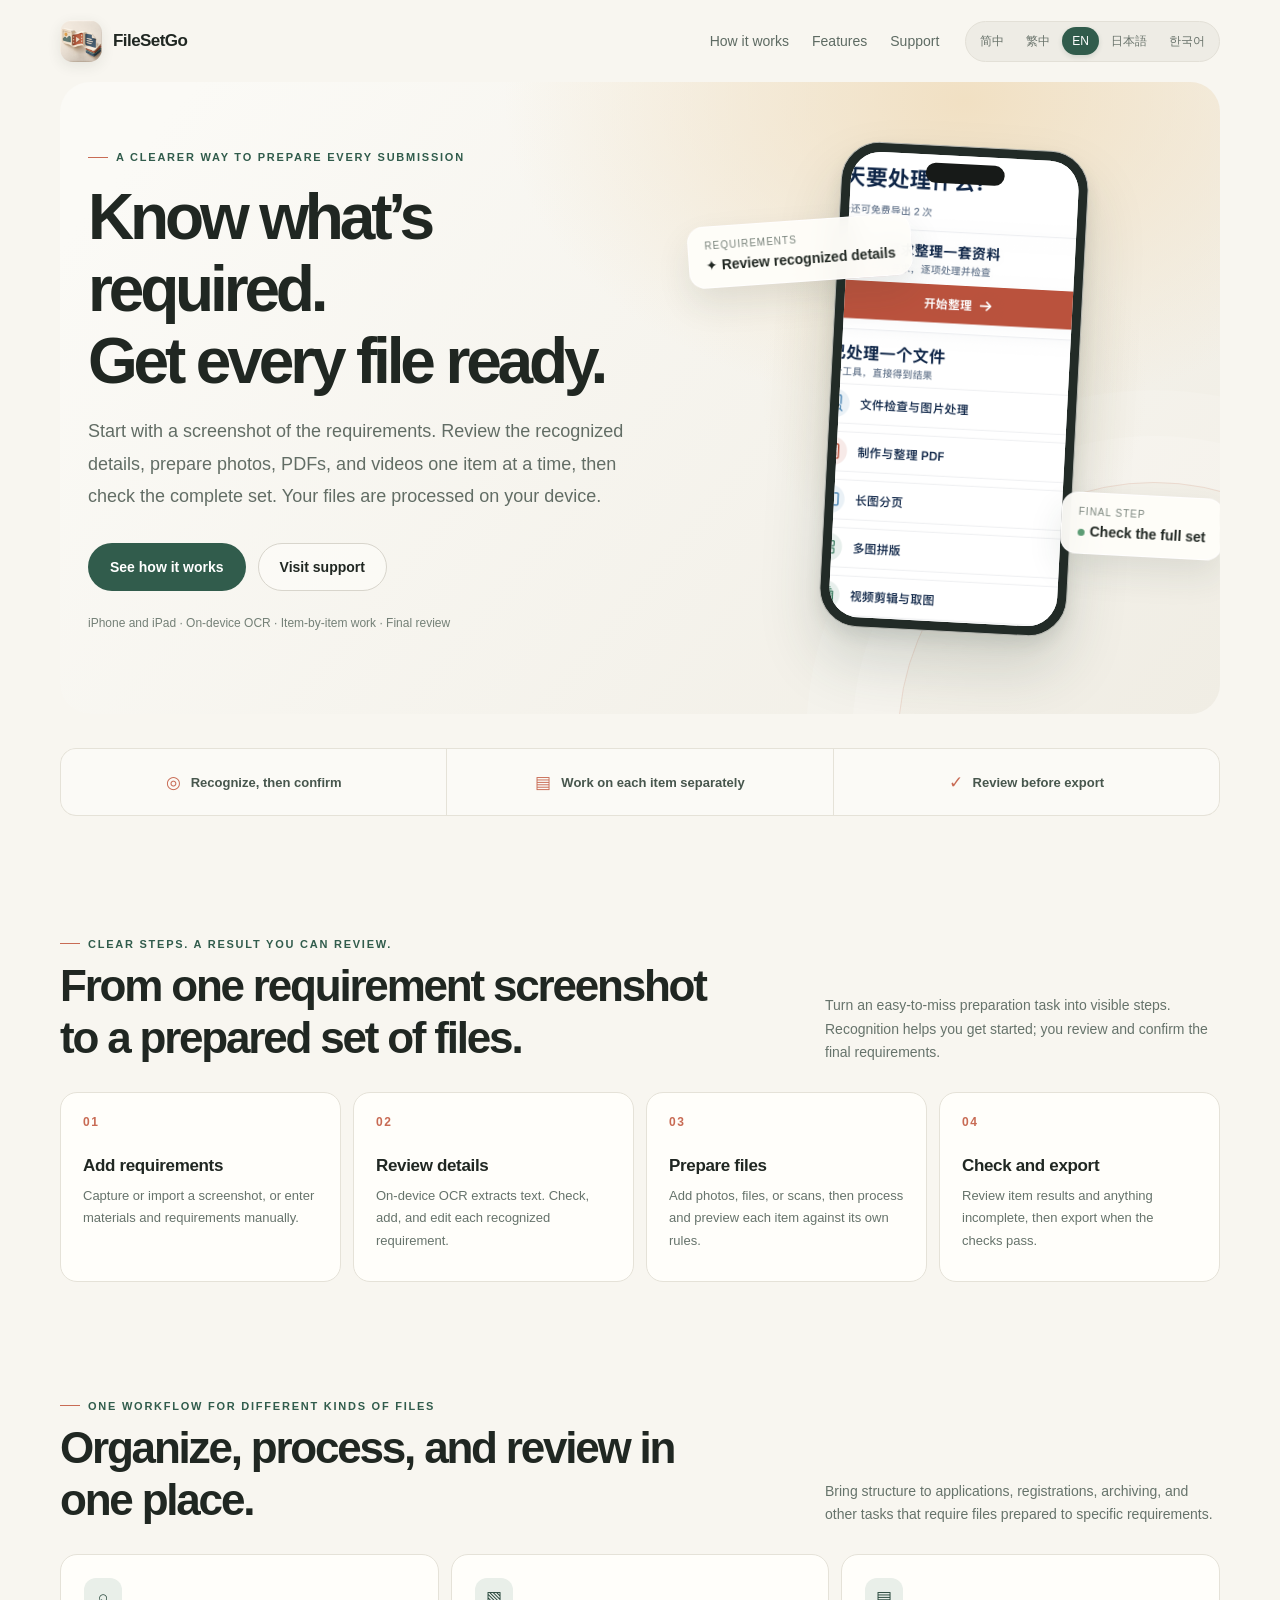
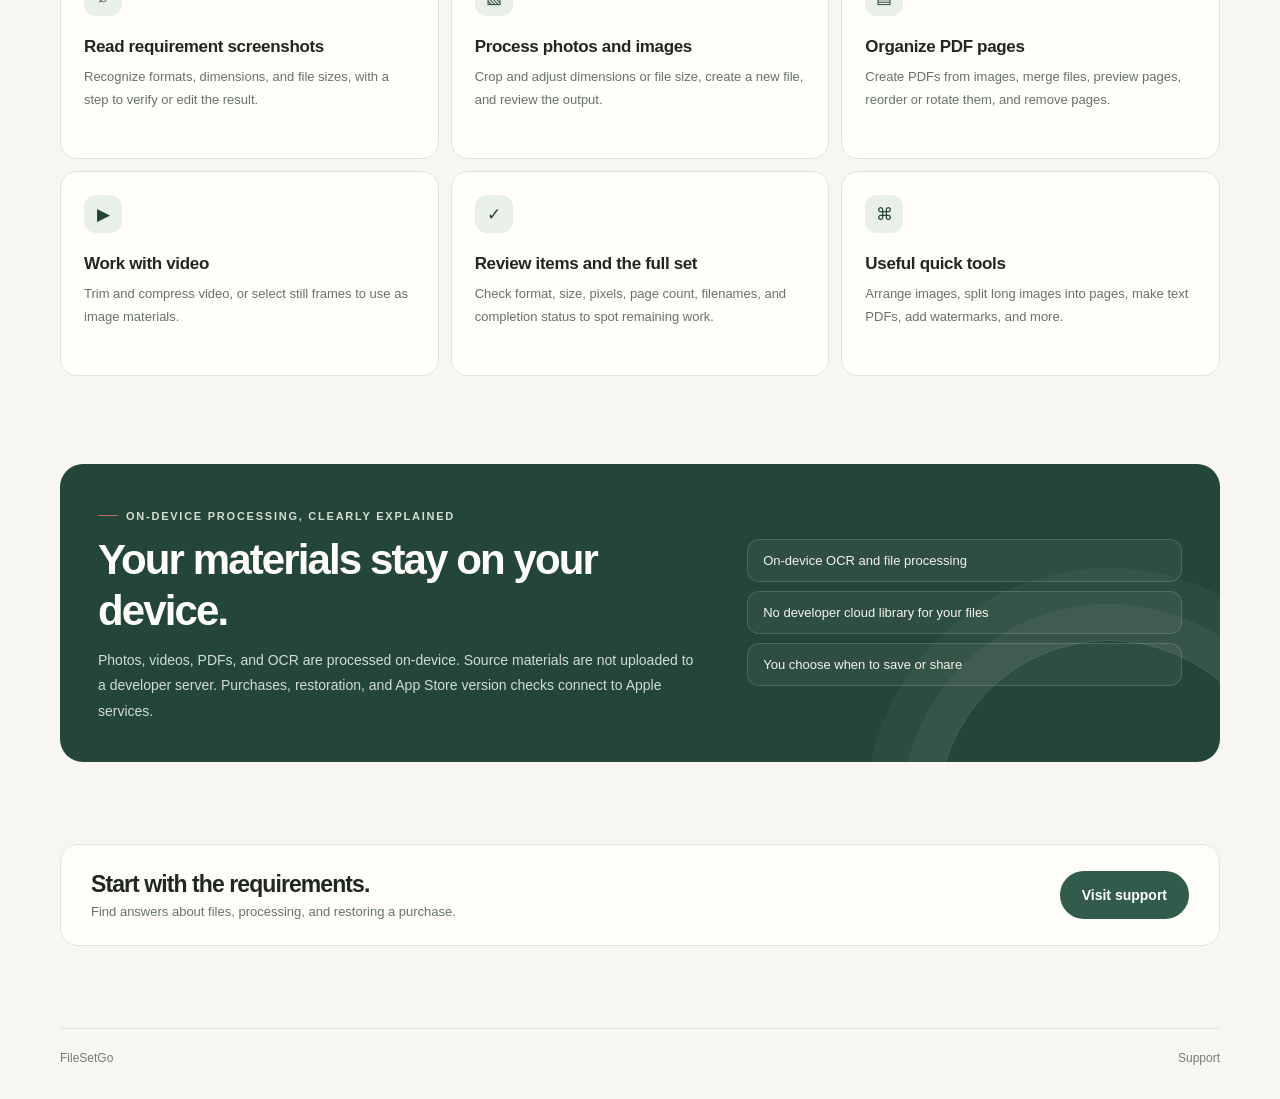
==== index.html @ eb893de4 "Add files via upload" ====
<!doctype html>
<html lang="zh-Hans">
<head>
  <meta charset="utf-8">
  <meta name="viewport" content="width=device-width, initial-scale=1">
  <meta name="theme-color" content="#f8f6f0">
  <meta name="description" id="meta-description" content="从要求截图开始，逐项整理照片、PDF 和视频，最后检查整套材料。识别与处理在设备本地完成。">
  <link rel="icon" type="image/png" href="./assets/app-icon.png">
  <link rel="stylesheet" href="./assets/site.css">
  <link rel="alternate" hreflang="zh-Hans" href="?lang=zh-Hans">
  <link rel="alternate" hreflang="zh-Hant-HK" href="?lang=zh-Hant-HK">
  <link rel="alternate" hreflang="en" href="?lang=en">
  <link rel="alternate" hreflang="ja" href="?lang=ja">
  <link rel="alternate" hreflang="ko" href="?lang=ko">
  <title>资料整整好 · FileSetGo — 先看要求，再整理材料</title>
</head>
<body>
<div class="wrap">
  <header class="site-header">
    <a class="brand" href="./index.html" aria-label="FileSetGo home">
      <img src="./assets/app-icon.png" alt="">
      <span class="brand-name" data-copy="brand">资料整整好 · FileSetGo</span>
    </a>
    <div class="header-actions">
      <nav class="main-nav" aria-label="Main navigation">
        <a href="#workflow" data-copy="navWorkflow">工作流程</a>
        <a href="#features" data-copy="navFeatures">功能</a>
        <a href="./support.html" data-copy="navSupport">技术支持</a>
      </nav>
      <div class="language-picker" aria-label="Select language">
        <button type="button" data-lang="zh-Hans" aria-current="true">简中</button>
        <button type="button" data-lang="zh-Hant-HK">繁中</button>
        <button type="button" data-lang="en">EN</button>
        <button type="button" data-lang="ja">日本語</button>
        <button type="button" data-lang="ko">한국어</button>
      </div>
    </div>
  </header>
</div>

<main class="wrap">
  <section class="hero">
    <div class="hero-grid">
      <div class="hero-copy">
        <span class="eyebrow" data-copy="eyebrow">为每一次提交，理清材料</span>
        <h1 data-copy="heroTitle">先看清要求，<br>再把材料准备好。</h1>
        <p data-copy="heroBody">从要求截图开始，识别并核对条件；再逐项整理照片、PDF 与视频，最后检查整套材料。每一步都有据可查，文件留在你的设备上处理。</p>
        <div class="actions">
          <a class="button button-primary" href="#workflow" data-copy="heroPrimary">看看怎么使用</a>
          <a class="button button-quiet" href="./support.html" data-copy="heroSecondary">查看常见问题</a>
        </div>
        <p class="hero-note" data-copy="heroNote">iPhone 与 iPad · 本机 OCR · 按项处理 · 导出前复核</p>
      </div>
      <div class="visual" aria-label="FileSetGo app preview">
        <div class="visual-glow"></div>
        <div class="float-card float-one"><span class="float-label" data-copy="floatOneLabel">要求截图</span><strong>✦ <span data-copy="floatOne">识别结果可核对</span></strong></div>
        <div class="phone">
          <div class="phone-island"></div>
        <div class="phone-screen"><img src="./assets/app-home.png" alt="资料整整好 App 首页真实画面"></div>
        </div>
        <div class="float-card float-two"><span class="float-label" data-copy="floatTwoLabel">最后一步</span><strong><span class="float-dot"></span><span data-copy="floatTwo">整套材料检查</span></strong></div>
      </div>
    </div>
  </section>

  <div class="trust-strip" aria-label="Product highlights">
    <div class="trust-item"><span>◎</span><span data-copy="trustOne">识别要求，再由你确认</span></div>
    <div class="trust-item"><span>▤</span><span data-copy="trustTwo">每份材料单独整理</span></div>
    <div class="trust-item"><span>✓</span><span data-copy="trustThree">导出前检查整套结果</span></div>
  </div>

  <section class="section" id="workflow">
    <div class="section-head">
      <div><span class="eyebrow" data-copy="workflowEyebrow">清楚的步骤，放心的结果</span><h2 data-copy="workflowTitle">从一张要求截图，到一套准备好的材料。</h2></div>
      <p data-copy="workflowBody">把容易遗漏的准备工作拆成看得见的步骤。识别只是起点，最终条件由你检查和确认。</p>
    </div>
    <div class="steps">
      <article class="step"><h3 data-copy="step1Title">导入要求</h3><p data-copy="step1Body">拍摄或选择要求截图，也可以手动输入材料和条件。</p></article>
      <article class="step"><h3 data-copy="step2Title">核对条件</h3><p data-copy="step2Body">本地 OCR 提取文字；逐条检查、补充和修改识别结果。</p></article>
      <article class="step"><h3 data-copy="step3Title">整理材料</h3><p data-copy="step3Body">添加照片、文件或扫描件，按每项材料的规则处理与预览。</p></article>
      <article class="step"><h3 data-copy="step4Title">检查并导出</h3><p data-copy="step4Body">查看未完成项目与逐项结果，核对通过后再导出。</p></article>
    </div>
  </section>

  <section class="section" id="features">
    <div class="section-head">
      <div><span class="eyebrow" data-copy="featuresEyebrow">一套流程，多种材料</span><h2 data-copy="featuresTitle">把整理、处理和复核放在同一个地方。</h2></div>
      <p data-copy="featuresBody">为证件申请、报名提交、资料归档等需要按要求准备文件的场景，建立有条理的工作流程。</p>
    </div>
    <div class="features">
      <article class="feature"><div class="feature-icon">⌕</div><h3 data-copy="feature1Title">要求截图识别</h3><p data-copy="feature1Body">识别格式、尺寸、大小等条件，保留人工确认和修改步骤。</p></article>
      <article class="feature"><div class="feature-icon">▧</div><h3 data-copy="feature2Title">照片与图片处理</h3><p data-copy="feature2Body">裁剪、调整尺寸与文件大小，生成新文件并复核输出结果。</p></article>
      <article class="feature"><div class="feature-icon">▤</div><h3 data-copy="feature3Title">PDF 页面整理</h3><p data-copy="feature3Body">从图片生成 PDF，合并文件，预览并调整页面顺序、方向或删除页面。</p></article>
      <article class="feature"><div class="feature-icon">▶</div><h3 data-copy="feature4Title">视频与画面</h3><p data-copy="feature4Body">裁剪和压缩视频，也可以从视频中选取静帧作为图片材料。</p></article>
      <article class="feature"><div class="feature-icon">✓</div><h3 data-copy="feature5Title">逐项与整套检查</h3><p data-copy="feature5Body">检查格式、大小、像素、页数、命名与完成状态，及时发现待处理项。</p></article>
      <article class="feature"><div class="feature-icon">⌘</div><h3 data-copy="feature6Title">常用快捷工具</h3><p data-copy="feature6Body">图片拼版、长图分页、文字转 PDF、加水印等工具，按需使用。</p></article>
    </div>
  </section>

  <section class="privacy-panel">
    <div><span class="eyebrow" data-copy="privacyEyebrow">本地处理，边界清楚</span><h2 data-copy="privacyTitle">你的材料留在设备上。</h2><p data-copy="privacyBody">照片、视频、PDF 与 OCR 处理在本机完成，原始材料不会上传到开发者服务器。购买、恢复购买和检查 App Store 版本时，应用会连接 Apple 服务。</p></div>
    <div class="privacy-facts">
      <div class="privacy-fact" data-copy="privacyFact1">本地 OCR 与文件处理</div>
      <div class="privacy-fact" data-copy="privacyFact2">不建立开发者云端材料库</div>
      <div class="privacy-fact" data-copy="privacyFact3">保存或分享由你主动选择</div>
    </div>
  </section>

  <section class="cta">
    <div><h2 data-copy="ctaTitle">准备材料时，先从要求开始。</h2><p data-copy="ctaBody">了解常见问题、文件处理方式与购买恢复说明。</p></div>
    <a class="button button-primary" href="./support.html" data-copy="ctaButton">前往技术支持</a>
  </section>
</main>

<div class="wrap"><footer class="footer"><span data-copy="footerBrand">资料整整好 · FileSetGo</span><div class="footer-links"><a href="./support.html" data-copy="navSupport">技术支持</a></div></footer></div>

<script type="application/json" id="translations">
{
  "zh-Hans":{"title":"资料整整好 · FileSetGo — 先看要求，再整理材料","description":"从要求截图开始，逐项整理照片、PDF 和视频，最后检查整套材料。识别与处理在设备本地完成。","brand":"资料整整好 · FileSetGo","navWorkflow":"工作流程","navFeatures":"功能","navSupport":"技术支持","eyebrow":"为每一次提交，理清材料","heroTitle":"先看清要求，\\n再把材料准备好。","heroBody":"从要求截图开始，识别并核对条件；再逐项整理照片、PDF 与视频，最后检查整套材料。每一步都有据可查，文件留在你的设备上处理。","heroPrimary":"看看怎么使用","heroSecondary":"查看常见问题","heroNote":"iPhone 与 iPad · 本机 OCR · 按项处理 · 导出前复核","floatOneLabel":"要求截图","floatOne":"识别结果可核对","floatTwoLabel":"最后一步","floatTwo":"整套材料检查","trustOne":"识别要求，再由你确认","trustTwo":"每份材料单独整理","trustThree":"导出前检查整套结果","workflowEyebrow":"清楚的步骤，放心的结果","workflowTitle":"从一张要求截图，到一套准备好的材料。","workflowBody":"把容易遗漏的准备工作拆成看得见的步骤。识别只是起点，最终条件由你检查和确认。","step1Title":"导入要求","step1Body":"拍摄或选择要求截图，也可以手动输入材料和条件。","step2Title":"核对条件","step2Body":"本地 OCR 提取文字；逐条检查、补充和修改识别结果。","step3Title":"整理材料","step3Body":"添加照片、文件或扫描件，按每项材料的规则处理与预览。","step4Title":"检查并导出","step4Body":"查看未完成项目与逐项结果，核对通过后再导出。","featuresEyebrow":"一套流程，多种材料","featuresTitle":"把整理、处理和复核放在同一个地方。","featuresBody":"为证件申请、报名提交、资料归档等需要按要求准备文件的场景，建立有条理的工作流程。","feature1Title":"要求截图识别","feature1Body":"识别格式、尺寸、大小等条件，保留人工确认和修改步骤。","feature2Title":"照片与图片处理","feature2Body":"裁剪、调整尺寸与文件大小，生成新文件并复核输出结果。","feature3Title":"PDF 页面整理","feature3Body":"从图片生成 PDF，合并文件，预览并调整页面顺序、方向或删除页面。","feature4Title":"视频与画面","feature4Body":"裁剪和压缩视频，也可以从视频中选取静帧作为图片材料。","feature5Title":"逐项与整套检查","feature5Body":"检查格式、大小、像素、页数、命名与完成状态，及时发现待处理项。","feature6Title":"常用快捷工具","feature6Body":"图片拼版、长图分页、文字转 PDF、加水印等工具，按需使用。","privacyEyebrow":"本地处理，边界清楚","privacyTitle":"你的材料留在设备上。","privacyBody":"照片、视频、PDF 与 OCR 处理在本机完成，原始材料不会上传到开发者服务器。购买、恢复购买和检查 App Store 版本时，应用会连接 Apple 服务。","privacyFact1":"本地 OCR 与文件处理","privacyFact2":"不建立开发者云端材料库","privacyFact3":"保存或分享由你主动选择","ctaTitle":"准备材料时，先从要求开始。","ctaBody":"了解常见问题、文件处理方式与购买恢复说明。","ctaButton":"前往技术支持","footerBrand":"资料整整好 · FileSetGo","privacyLink":"隐私政策"},
  "zh-Hant-HK":{"title":"資料整整好 · FileSetGo — 先看要求，再整理資料","description":"從要求截圖開始，逐項整理相片、PDF 和影片，最後檢查整套資料。辨識與處理均在裝置本機完成。","brand":"資料整整好 · FileSetGo","navWorkflow":"使用流程","navFeatures":"功能","navSupport":"技術支援","eyebrow":"為每次提交，理清資料","heroTitle":"先看清要求，\\n再準備好資料。","heroBody":"從要求截圖開始，辨識並核對條件；再逐項整理相片、PDF 與影片，最後檢查整套資料。每一步都有跡可尋，檔案會留在你的裝置上處理。","heroPrimary":"看看如何使用","heroSecondary":"查看常見問題","heroNote":"iPhone 與 iPad · 本機 OCR · 逐項處理 · 匯出前覆核","floatOneLabel":"要求截圖","floatOne":"辨識結果可供核對","floatTwoLabel":"最後一步","floatTwo":"檢查整套資料","trustOne":"辨識要求，由你確認","trustTwo":"每份資料獨立整理","trustThree":"匯出前檢查整套結果","workflowEyebrow":"步驟清晰，結果安心","workflowTitle":"由一張要求截圖，整理好整套資料。","workflowBody":"把容易遺漏的準備工作拆成看得見的步驟。辨識只是起點，最終條件由你檢查和確認。","step1Title":"匯入要求","step1Body":"拍攝或選取要求截圖，亦可手動輸入資料及條件。","step2Title":"核對條件","step2Body":"以本機 OCR 擷取文字；逐項檢查、補充及修改辨識結果。","step3Title":"整理資料","step3Body":"加入相片、檔案或掃描文件，按每項資料的規則處理及預覽。","step4Title":"檢查並匯出","step4Body":"查看未完成項目及逐項結果，核對通過後再匯出。","featuresEyebrow":"一套流程，多種資料","featuresTitle":"在同一處整理、處理和覆核。","featuresBody":"適用於證件申請、報名提交、資料存檔等需要按要求準備檔案的情境。","feature1Title":"辨識要求截圖","feature1Body":"辨識格式、尺寸、檔案大小等條件，並保留人工確認及修改步驟。","feature2Title":"相片與圖片處理","feature2Body":"裁剪及調整尺寸和檔案大小，建立新檔案並覆核輸出結果。","feature3Title":"整理 PDF 頁面","feature3Body":"以圖片建立 PDF、合併檔案、預覽並調整頁序和方向，亦可刪除頁面。","feature4Title":"影片與畫面","feature4Body":"裁剪及壓縮影片，亦可從影片擷取靜態畫面作為圖片資料。","feature5Title":"逐項及整套檢查","feature5Body":"檢查格式、大小、像素、頁數、命名及完成狀態，及早發現待處理項目。","feature6Title":"常用快捷工具","feature6Body":"圖片拼版、長圖分頁、文字轉 PDF、加上浮水印等工具，按需要使用。","privacyEyebrow":"本機處理，界線清晰","privacyTitle":"你的資料留在裝置上。","privacyBody":"相片、影片、PDF 及 OCR 均在裝置本機處理，原始資料不會上載至開發者伺服器。購買、恢復購買及檢查 App Store 版本時，App 會連接 Apple 服務。","privacyFact1":"本機 OCR 與檔案處理","privacyFact2":"不設開發者雲端資料庫","privacyFact3":"由你選擇儲存或分享","ctaTitle":"準備資料，先從要求開始。","ctaBody":"查看常見問題、檔案處理方式及恢復購買說明。","ctaButton":"前往技術支援","footerBrand":"資料整整好 · FileSetGo","privacyLink":"私隱政策"},
  "en":{"title":"FileSetGo — Get the requirements clear. Get your files ready.","description":"Start with a requirement screenshot, organize photos, PDFs, and videos item by item, then review the full set. Recognition and processing run on your device.","brand":"FileSetGo","navWorkflow":"How it works","navFeatures":"Features","navSupport":"Support","eyebrow":"A clearer way to prepare every submission","heroTitle":"Know what’s required.\\nGet every file ready.","heroBody":"Start with a screenshot of the requirements. Review the recognized details, prepare photos, PDFs, and videos one item at a time, then check the complete set. Your files are processed on your device.","heroPrimary":"See how it works","heroSecondary":"Visit support","heroNote":"iPhone and iPad · On-device OCR · Item-by-item work · Final review","floatOneLabel":"REQUIREMENTS","floatOne":"Review recognized details","floatTwoLabel":"FINAL STEP","floatTwo":"Check the full set","trustOne":"Recognize, then confirm","trustTwo":"Work on each item separately","trustThree":"Review before export","workflowEyebrow":"Clear steps. A result you can review.","workflowTitle":"From one requirement screenshot to a prepared set of files.","workflowBody":"Turn an easy-to-miss preparation task into visible steps. Recognition helps you get started; you review and confirm the final requirements.","step1Title":"Add requirements","step1Body":"Capture or import a screenshot, or enter materials and requirements manually.","step2Title":"Review details","step2Body":"On-device OCR extracts text. Check, add, and edit each recognized requirement.","step3Title":"Prepare files","step3Body":"Add photos, files, or scans, then process and preview each item against its own rules.","step4Title":"Check and export","step4Body":"Review item results and anything incomplete, then export when the checks pass.","featuresEyebrow":"One workflow for different kinds of files","featuresTitle":"Organize, process, and review in one place.","featuresBody":"Bring structure to applications, registrations, archiving, and other tasks that require files prepared to specific requirements.","feature1Title":"Read requirement screenshots","feature1Body":"Recognize formats, dimensions, and file sizes, with a step to verify or edit the result.","feature2Title":"Process photos and images","feature2Body":"Crop and adjust dimensions or file size, create a new file, and review the output.","feature3Title":"Organize PDF pages","feature3Body":"Create PDFs from images, merge files, preview pages, reorder or rotate them, and remove pages.","feature4Title":"Work with video","feature4Body":"Trim and compress video, or select still frames to use as image materials.","feature5Title":"Review items and the full set","feature5Body":"Check format, size, pixels, page count, filenames, and completion status to spot remaining work.","feature6Title":"Useful quick tools","feature6Body":"Arrange images, split long images into pages, make text PDFs, add watermarks, and more.","privacyEyebrow":"On-device processing, clearly explained","privacyTitle":"Your materials stay on your device.","privacyBody":"Photos, videos, PDFs, and OCR are processed on-device. Source materials are not uploaded to a developer server. Purchases, restoration, and App Store version checks connect to Apple services.","privacyFact1":"On-device OCR and file processing","privacyFact2":"No developer cloud library for your files","privacyFact3":"You choose when to save or share","ctaTitle":"Start with the requirements.","ctaBody":"Find answers about files, processing, and restoring a purchase.","ctaButton":"Visit support","footerBrand":"FileSetGo","privacyLink":"Privacy policy"},
  "ja":{"title":"FileSetGo — 条件を確認して、提出ファイルを準備","description":"条件のスクリーンショットから始めて、写真、PDF、動画を項目ごとに整理し、最後に一式を確認。文字認識とファイル処理は端末内で行います。","brand":"FileSetGo","navWorkflow":"使い方","navFeatures":"機能","navSupport":"サポート","eyebrow":"提出資料の準備を、もっと分かりやすく","heroTitle":"条件を確認して、\\n必要な資料を整える。","heroBody":"条件のスクリーンショットから始め、認識された内容を確認。写真、PDF、動画を項目ごとに整理し、最後に一式をチェックします。ファイルは端末内で処理されます。","heroPrimary":"使い方を見る","heroSecondary":"サポートを見る","heroNote":"iPhone・iPad · 端末内 OCR · 項目ごとの処理 · 書き出し前に確認","floatOneLabel":"条件の画像","floatOne":"認識結果を確認","floatTwoLabel":"最後のステップ","floatTwo":"資料一式をチェック","trustOne":"認識した内容を自分で確認","trustTwo":"資料を一つずつ整理","trustThree":"書き出し前に全体を確認","workflowEyebrow":"分かりやすい手順、確認できる結果","workflowTitle":"条件の画像から、準備が整った資料一式へ。","workflowBody":"見落としやすい準備を、確認できる手順に分けます。文字認識は最初の手助けです。最終的な条件は自分で確認できます。","step1Title":"条件を読み込む","step1Body":"条件の画像を撮影・読み込むか、資料と条件を手入力します。","step2Title":"条件を確認","step2Body":"端末内 OCR で文字を抽出し、認識結果を一つずつ確認、追加、修正します。","step3Title":"資料を整える","step3Body":"写真、ファイル、スキャンを追加し、資料ごとの条件に合わせて処理・プレビューします。","step4Title":"確認して書き出す","step4Body":"各項目の結果と未完了項目を確認し、チェック後に書き出します。","featuresEyebrow":"さまざまな資料を一つの流れで","featuresTitle":"整理、処理、確認を一か所で。","featuresBody":"申請、登録、書類保管など、指定された条件に合わせてファイルを準備する場面をサポートします。","feature1Title":"条件画像の文字認識","feature1Body":"形式、寸法、ファイルサイズなどを読み取り、結果を確認・編集できます。","feature2Title":"写真・画像の処理","feature2Body":"切り抜きや寸法・ファイルサイズの調整を行い、新しいファイルを作成して確認します。","feature3Title":"PDF ページの整理","feature3Body":"画像から PDF を作成し、ファイルを結合。ページのプレビュー、並べ替え、回転、削除ができます。","feature4Title":"動画の処理","feature4Body":"動画のトリミングと圧縮、または静止画のフレーム選択に対応します。","feature5Title":"項目ごと・一式の確認","feature5Body":"形式、サイズ、ピクセル、ページ数、ファイル名、完了状況を確認できます。","feature6Title":"便利なクイックツール","feature6Body":"画像のレイアウト、長い画像の分割、テキスト PDF の作成、透かし追加など。","privacyEyebrow":"端末内で処理し、通信範囲を明示","privacyTitle":"資料は端末内に保存されます。","privacyBody":"写真、動画、PDF、OCR は端末内で処理し、元の資料を開発者サーバーへアップロードしません。購入、復元、App Store のバージョン確認では Apple のサービスに接続します。","privacyFact1":"端末内 OCR とファイル処理","privacyFact2":"開発者のクラウドに資料を保存しません","privacyFact3":"保存・共有はユーザーが選択","ctaTitle":"資料の準備は、条件の確認から。","ctaBody":"ファイル、処理、購入の復元についてよくある質問を確認できます。","ctaButton":"サポートを見る","footerBrand":"FileSetGo","privacyLink":"プライバシーポリシー"},
  "ko":{"title":"FileSetGo — 요구 사항을 확인하고 자료를 준비하세요","description":"요구 사항 스크린샷으로 시작해 사진, PDF, 동영상을 항목별로 정리하고 전체 자료를 확인하세요. 텍스트 인식과 파일 처리는 기기에서 실행됩니다.","brand":"FileSetGo","navWorkflow":"사용 방법","navFeatures":"기능","navSupport":"지원","eyebrow":"제출 자료 준비를 더 명확하게","heroTitle":"요구 사항을 확인하고,\\n자료를 하나씩 준비하세요.","heroBody":"요구 사항 스크린샷에서 시작해 인식된 내용을 확인하세요. 사진, PDF, 동영상을 항목별로 정리한 뒤 전체 자료를 검토합니다. 파일은 기기에서 처리됩니다.","heroPrimary":"사용 방법 보기","heroSecondary":"자주 묻는 질문","heroNote":"iPhone 및 iPad · 기기 내 OCR · 항목별 작업 · 내보내기 전 검토","floatOneLabel":"요구 사항 이미지","floatOne":"인식 결과 확인","floatTwoLabel":"마지막 단계","floatTwo":"전체 자료 확인","trustOne":"인식 후 직접 확인","trustTwo":"자료를 항목별로 정리","trustThree":"내보내기 전 전체 검토","workflowEyebrow":"명확한 단계, 확인할 수 있는 결과","workflowTitle":"요구 사항 이미지에서 준비된 자료 모음까지.","workflowBody":"놓치기 쉬운 준비 과정을 확인 가능한 단계로 나눕니다. 텍스트 인식은 시작을 돕고, 최종 요구 사항은 직접 확인합니다.","step1Title":"요구 사항 추가","step1Body":"요구 사항 이미지를 촬영하거나 가져오고, 자료와 조건을 직접 입력할 수도 있습니다.","step2Title":"조건 확인","step2Body":"기기 내 OCR로 텍스트를 추출합니다. 인식 결과를 항목별로 확인하고 추가하거나 수정하세요.","step3Title":"자료 정리","step3Body":"사진, 파일, 스캔본을 추가하고 자료별 조건에 맞게 처리하고 미리 봅니다.","step4Title":"확인 후 내보내기","step4Body":"항목별 결과와 미완료 항목을 확인한 뒤 검사를 통과하면 내보냅니다.","featuresEyebrow":"다양한 파일을 하나의 흐름으로","featuresTitle":"정리, 처리, 검토를 한곳에서.","featuresBody":"신청, 등록, 문서 보관 등 특정 조건에 맞춰 파일을 준비해야 하는 작업을 체계적으로 관리합니다.","feature1Title":"요구 사항 이미지 인식","feature1Body":"형식, 크기, 파일 용량을 인식하고 결과를 확인하거나 수정할 수 있습니다.","feature2Title":"사진 및 이미지 처리","feature2Body":"자르기, 크기 및 파일 용량 조정, 새 파일 생성 후 결과 확인을 지원합니다.","feature3Title":"PDF 페이지 정리","feature3Body":"이미지로 PDF를 만들고 파일을 병합합니다. 페이지를 미리 보고 순서와 방향을 바꾸거나 삭제할 수 있습니다.","feature4Title":"동영상 작업","feature4Body":"동영상 자르기와 압축, 또는 정지 화면 프레임 선택을 지원합니다.","feature5Title":"항목별·전체 검사","feature5Body":"형식, 용량, 픽셀, 페이지 수, 파일 이름, 완료 상태를 확인해 남은 작업을 찾습니다.","feature6Title":"유용한 빠른 도구","feature6Body":"이미지 배치, 긴 이미지 분할, 텍스트 PDF 만들기, 워터마크 추가 등을 제공합니다.","privacyEyebrow":"기기에서 처리하고, 통신 범위를 명확하게","privacyTitle":"자료는 기기에 보관됩니다.","privacyBody":"사진, 동영상, PDF 및 OCR은 기기에서 처리하며 원본 자료를 개발자 서버에 업로드하지 않습니다. 구매, 복원, App Store 버전 확인 시 Apple 서비스에 연결됩니다.","privacyFact1":"기기 내 OCR 및 파일 처리","privacyFact2":"개발자 클라우드 자료 저장소 없음","privacyFact3":"저장 및 공유는 사용자가 선택","ctaTitle":"자료 준비는 요구 사항 확인부터.","ctaBody":"파일, 처리 방법, 구매 복원에 관한 자주 묻는 질문을 확인하세요.","ctaButton":"지원 페이지 보기","footerBrand":"FileSetGo","privacyLink":"개인정보 처리방침"}
}
</script>
<script src="./assets/site.js" defer></script>
</body>
</html>
---- assets/site.css ----
:root {
  color-scheme: light;
  --ink: #202722;
  --muted: #66736b;
  --paper: #f8f6f0;
  --white: #fffefa;
  --line: #e5e2d8;
  --green: #315c4c;
  --green-dark: #244539;
  --coral: #c86b54;
  --gold: #e6bd65;
  font-family: -apple-system, BlinkMacSystemFont, "DM Sans", "Noto Sans HK", "Noto Sans JP", "Noto Sans KR", "Segoe UI", sans-serif;
  color: var(--ink);
  background: var(--paper);
  font-synthesis: none;
}
* { box-sizing: border-box; }
html { scroll-behavior: smooth; }
body { margin: 0; min-width: 320px; background: var(--paper); }
a { color: inherit; text-decoration: none; }
button { font: inherit; }
.wrap { width: min(1160px, calc(100% - 48px)); margin-inline: auto; }
.site-header { height: 82px; display: flex; align-items: center; justify-content: space-between; gap: 20px; }
.brand { display: inline-flex; align-items: center; gap: 11px; font-weight: 700; letter-spacing: -.035em; }
.brand img { width: 42px; height: 42px; border-radius: 13px; box-shadow: 0 4px 14px #27382c18; }
.brand-name { font-size: 17px; }
.header-actions { display: flex; align-items: center; gap: 26px; }
.main-nav { display: flex; gap: 23px; color: #5e6b63; font-size: 14px; }
.main-nav a:hover, .footer a:hover { color: var(--coral); }
.language-picker { display: flex; align-items: center; padding: 4px; gap: 2px; background: #eeece5; border: 1px solid #e3e0d7; border-radius: 999px; }
.language-picker button { border: 0; background: transparent; color: #69736b; border-radius: 999px; padding: 7px 10px; cursor: pointer; font-size: 12px; }
.language-picker button[aria-current="true"] { color: white; background: var(--green); box-shadow: 0 2px 5px #24453924; }
.eyebrow { display: inline-flex; gap: 8px; align-items: center; text-transform: uppercase; letter-spacing: .16em; color: var(--green); font-size: 11px; font-weight: 700; }
.eyebrow::before { content: ""; width: 20px; height: 1px; background: var(--coral); }
.hero { position: relative; overflow: hidden; padding: 57px 0 75px; border-radius: 30px; background: radial-gradient(ellipse at 78% 3%, #f1e0c3 0, transparent 36%), linear-gradient(130deg, #fbfaf6 8%, #f0ede4 100%); }
.hero::after { position: absolute; z-index: 0; content: ""; width: 510px; height: 510px; right: -190px; bottom: -280px; border-radius: 50%; border: 1px solid #c86b5428; box-shadow: 0 0 0 46px #ffffff24, 0 0 0 92px #ffffff1c; }
.hero-grid { position: relative; z-index: 1; display: grid; grid-template-columns: 1fr .88fr; align-items: center; gap: 24px; min-height: 500px; }
.hero-copy { max-width: 585px; padding: 0 0 0 28px; }
.hero-copy h1 { margin: 19px 0 18px; max-width: 590px; white-space: pre-line; font-size: clamp(43px, 5vw, 68px); line-height: 1.12; letter-spacing: -.065em; font-weight: 700; }
.hero-copy p { max-width: 540px; color: #626d65; font-size: 18px; line-height: 1.8; margin: 0; }
.actions { display: flex; flex-wrap: wrap; align-items: center; gap: 12px; margin-top: 30px; }
.button { display: inline-flex; align-items: center; justify-content: center; min-height: 48px; border: 1px solid transparent; border-radius: 999px; padding: 0 21px; font-size: 14px; font-weight: 650; transition: transform .18s, box-shadow .18s; }
.button:hover { transform: translateY(-2px); box-shadow: 0 8px 20px #23352d18; }
.button-primary { color: #fff; background: var(--green); }
.button-quiet { color: var(--ink); border-color: #d8d5cc; background: #fffefa99; }
.hero-note { margin-top: 22px !important; font-size: 12px !important; color: #748077 !important; }
.visual { position: relative; min-height: 470px; display: grid; place-items: center; }
.visual-glow { position: absolute; width: 390px; height: 390px; border-radius: 50%; background: radial-gradient(circle, #ead9b9 0, #e9ddc444 45%, transparent 70%); }
.phone { position: relative; width: 248px; height: 486px; padding: 9px; overflow: hidden; border: 1px solid #b7b8b2; border-radius: 39px; background: #222b27; box-shadow: 0 34px 60px #27392e2b, 0 8px 16px #27392e19; transform: rotate(3deg); }
.phone-screen { width: 100%; height: 100%; overflow: hidden; border-radius: 30px; background: white; }
.phone-screen img { display: block; width: 100%; height: 100%; object-fit: cover; object-position: 50% 50%; transform: scale(1.36); }
.phone-island { position: absolute; z-index: 2; width: 79px; height: 20px; top: 17px; left: 50%; transform: translateX(-50%); border-radius: 20px; background: #171a18; }
.float-card { position: absolute; z-index: 3; border: 1px solid #ffffffd1; background: #fffefaed; backdrop-filter: blur(14px); border-radius: 16px; box-shadow: 0 16px 34px #27392e1b; padding: 13px 16px; }
.float-one { top: 74px; left: 0; transform: rotate(-4deg); }
.float-two { right: -3px; bottom: 75px; transform: rotate(3deg); }
.float-label { display: block; color: #78837b; font-size: 10px; letter-spacing: .1em; text-transform: uppercase; margin-bottom: 5px; }
.float-card strong { font-size: 14px; }
.float-dot { display: inline-block; width: 7px; height: 7px; margin-right: 5px; border-radius: 50%; background: #5c9c75; }
.trust-strip { display: grid; grid-template-columns: repeat(3,1fr); gap: 1px; margin: 34px 0 92px; border: 1px solid var(--line); border-radius: 16px; background: var(--line); overflow: hidden; }
.trust-item { display: flex; align-items: center; justify-content: center; gap: 10px; min-height: 66px; padding: 12px; background: #fbfaf6; color: #47564d; font-size: 13px; font-weight: 600; text-align: center; }
.trust-item span:first-child { color: var(--coral); font-size: 17px; }
.section { padding: 22px 0 88px; }
.section-head { display: flex; align-items: end; justify-content: space-between; gap: 30px; margin-bottom: 27px; }
.section-head h2 { max-width: 650px; font-size: clamp(29px, 4vw, 44px); line-height: 1.2; letter-spacing: -.05em; margin: 10px 0 0; }
.section-head p { max-width: 395px; color: var(--muted); font-size: 14px; line-height: 1.7; margin: 0; }
.steps { display: grid; grid-template-columns: repeat(4,1fr); gap: 12px; counter-reset: steps; }
.step { min-height: 190px; padding: 22px; border-radius: 17px; border: 1px solid var(--line); background: var(--white); counter-increment: steps; }
.step::before { display: block; content: "0" counter(steps); margin-bottom: 27px; color: var(--coral); font-size: 12px; font-weight: 700; letter-spacing: .12em; }
.step h3, .feature h3 { margin: 0 0 9px; font-size: 17px; letter-spacing: -.02em; }
.step p, .feature p { margin: 0; color: var(--muted); font-size: 13px; line-height: 1.72; }
.features { display: grid; grid-template-columns: repeat(3,1fr); gap: 12px; }
.feature { min-height: 205px; padding: 23px; border-radius: 17px; border: 1px solid var(--line); background: var(--white); }
.feature-icon { display: grid; place-items: center; width: 38px; height: 38px; margin-bottom: 21px; border-radius: 12px; color: var(--green-dark); background: #e9efe9; font-size: 17px; font-weight: 700; }
.privacy-panel { position: relative; overflow: hidden; display: grid; grid-template-columns: 1fr .7fr; align-items: center; gap: 28px; padding: 38px; border-radius: 23px; background: var(--green-dark); color: #fffefa; }
.privacy-panel::after { position: absolute; content: ""; width: 340px; height: 340px; right: -60px; bottom: -220px; border: 1px solid #ffffff28; border-radius: 50%; box-shadow: 0 0 0 36px #ffffff0c, 0 0 0 72px #ffffff09; }
.privacy-panel .eyebrow { color: #d4dfd2; }
.privacy-panel h2 { max-width: 560px; margin: 12px 0; font-size: clamp(29px, 4vw, 42px); line-height: 1.22; letter-spacing: -.045em; }
.privacy-panel p { max-width: 600px; margin: 0; color: #d1ddd4; font-size: 14px; line-height: 1.8; }
.privacy-facts { position: relative; z-index: 1; display: grid; gap: 9px; }
.privacy-fact { padding: 13px 15px; border: 1px solid #ffffff24; border-radius: 12px; background: #ffffff0d; font-size: 13px; color: #f4f4ed; }
.cta { display: flex; align-items: center; justify-content: space-between; gap: 24px; margin: 82px 0; padding: 26px 30px; border: 1px solid var(--line); border-radius: 18px; background: #fffefa; }
.cta h2 { margin: 0 0 6px; font-size: 23px; letter-spacing: -.04em; }
.cta p { margin: 0; color: var(--muted); font-size: 13px; }
.footer { display: flex; flex-wrap: wrap; align-items: center; justify-content: space-between; gap: 14px; padding: 22px 0 34px; border-top: 1px solid var(--line); color: #727d75; font-size: 12px; }
.footer-links { display: flex; gap: 17px; }
.support-hero { padding: 62px 0 38px; }
.support-hero h1 { max-width: 780px; margin: 14px 0; white-space: pre-line; font-size: clamp(38px, 5.5vw, 59px); line-height: 1.14; letter-spacing: -.06em; }
.support-hero p { max-width: 680px; margin: 0; color: var(--muted); font-size: 17px; line-height: 1.8; }
.support-layout { display: grid; grid-template-columns: minmax(0, 1.65fr) minmax(240px, .8fr); align-items: start; gap: 18px; padding: 15px 0 85px; }
.faq-list { display: grid; gap: 9px; }
.faq-list details { border: 1px solid var(--line); border-radius: 14px; background: var(--white); }
.faq-list summary { position: relative; list-style: none; cursor: pointer; padding: 19px 51px 19px 20px; font-size: 15px; font-weight: 650; }
.faq-list summary::-webkit-details-marker { display: none; }
.faq-list summary::after { position: absolute; content: "+"; right: 20px; top: 13px; color: var(--coral); font-size: 24px; font-weight: 400; }
.faq-list details[open] summary::after { content: "−"; }
.faq-answer { padding: 0 20px 20px; color: var(--muted); font-size: 14px; line-height: 1.8; }
.faq-answer p { margin: 0; }
.support-aside { position: sticky; top: 18px; padding: 23px; border-radius: 17px; background: #eaece4; }
.support-aside h2 { margin: 0 0 10px; font-size: 18px; }
.support-aside p { margin: 0; color: #5d6a60; font-size: 13px; line-height: 1.75; }
.support-aside ul { padding-left: 18px; margin: 15px 0 0; color: #5d6a60; font-size: 12px; line-height: 1.9; }
.support-chip { display: inline-flex; margin-top: 17px; border-radius: 999px; background: #fffefa; color: var(--green-dark); padding: 8px 11px; font-size: 11px; font-weight: 650; }
.support-aside .button { width: 100%; margin-top: 19px; }
.support-aside .small-note { margin-top: 12px; font-size: 11px; }
@media (max-width: 850px) {
  .wrap { width: min(100% - 34px, 670px); }
  .site-header { height: 72px; }
  .main-nav { display: none; }
  .hero { padding: 44px 0 48px; border-radius: 23px; }
  .hero-grid { grid-template-columns: 1fr; gap: 2px; }
  .hero-copy { padding: 0 16px; }
  .hero-copy h1 { max-width: 630px; font-size: clamp(41px, 10vw, 62px); }
  .hero-copy p { font-size: 16px; }
  .visual { min-height: 440px; }
  .phone { width: 207px; height: 407px; border-radius: 34px; }
  .phone-screen { border-radius: 26px; }
  .float-one { left: 3%; top: 68px; }
  .float-two { right: 2%; bottom: 70px; }
  .trust-strip { grid-template-columns: 1fr; margin: 22px 0 67px; }
  .trust-item { justify-content: flex-start; padding-left: 20px; min-height: 53px; }
  .section { padding-bottom: 64px; }
  .section-head { display: block; }
  .section-head p { margin-top: 14px; }
  .steps { grid-template-columns: repeat(2,1fr); }
  .step { min-height: 170px; }
  .step::before { margin-bottom: 18px; }
  .features { grid-template-columns: 1fr 1fr; }
  .feature { min-height: 190px; }
  .privacy-panel { grid-template-columns: 1fr; padding: 27px 22px; }
  .cta { align-items: flex-start; flex-direction: column; margin: 60px 0; }
  .support-hero { padding-top: 45px; }
  .support-layout { grid-template-columns: 1fr; padding-bottom: 60px; }
  .support-aside { position: static; }
}
@media (max-width: 460px) {
  .wrap { width: calc(100% - 28px); }
  .brand img { width: 36px; height: 36px; border-radius: 11px; }
  .brand-name { font-size: 14px; }
  .header-actions { gap: 8px; }
  .language-picker { gap: 0; }
  .language-picker button { padding: 7px 7px; font-size: 10px; }
  .hero-copy { padding: 0 6px; }
  .hero-copy h1 { font-size: 40px; }
  .hero-note { max-width: 330px; }
  .visual { min-height: 390px; }
  .phone { width: 180px; height: 356px; padding: 7px; border-radius: 30px; }
  .phone-screen { border-radius: 24px; }
  .phone-island { top: 13px; width: 66px; height: 17px; }
  .float-card { padding: 10px 11px; border-radius: 12px; }
  .float-one { top: 58px; }
  .float-two { bottom: 50px; }
  .float-card strong { font-size: 12px; }
  .steps, .features { grid-template-columns: 1fr; }
  .step, .feature { min-height: auto; }
  .step::before { margin-bottom: 17px; }
  .feature-icon { margin-bottom: 14px; }
  .footer { align-items: flex-start; flex-direction: column; }
}
@media (prefers-reduced-motion: reduce) { html { scroll-behavior: auto; } *, *::before, *::after { transition-duration: .01ms !important; animation-duration: .01ms !important; } }
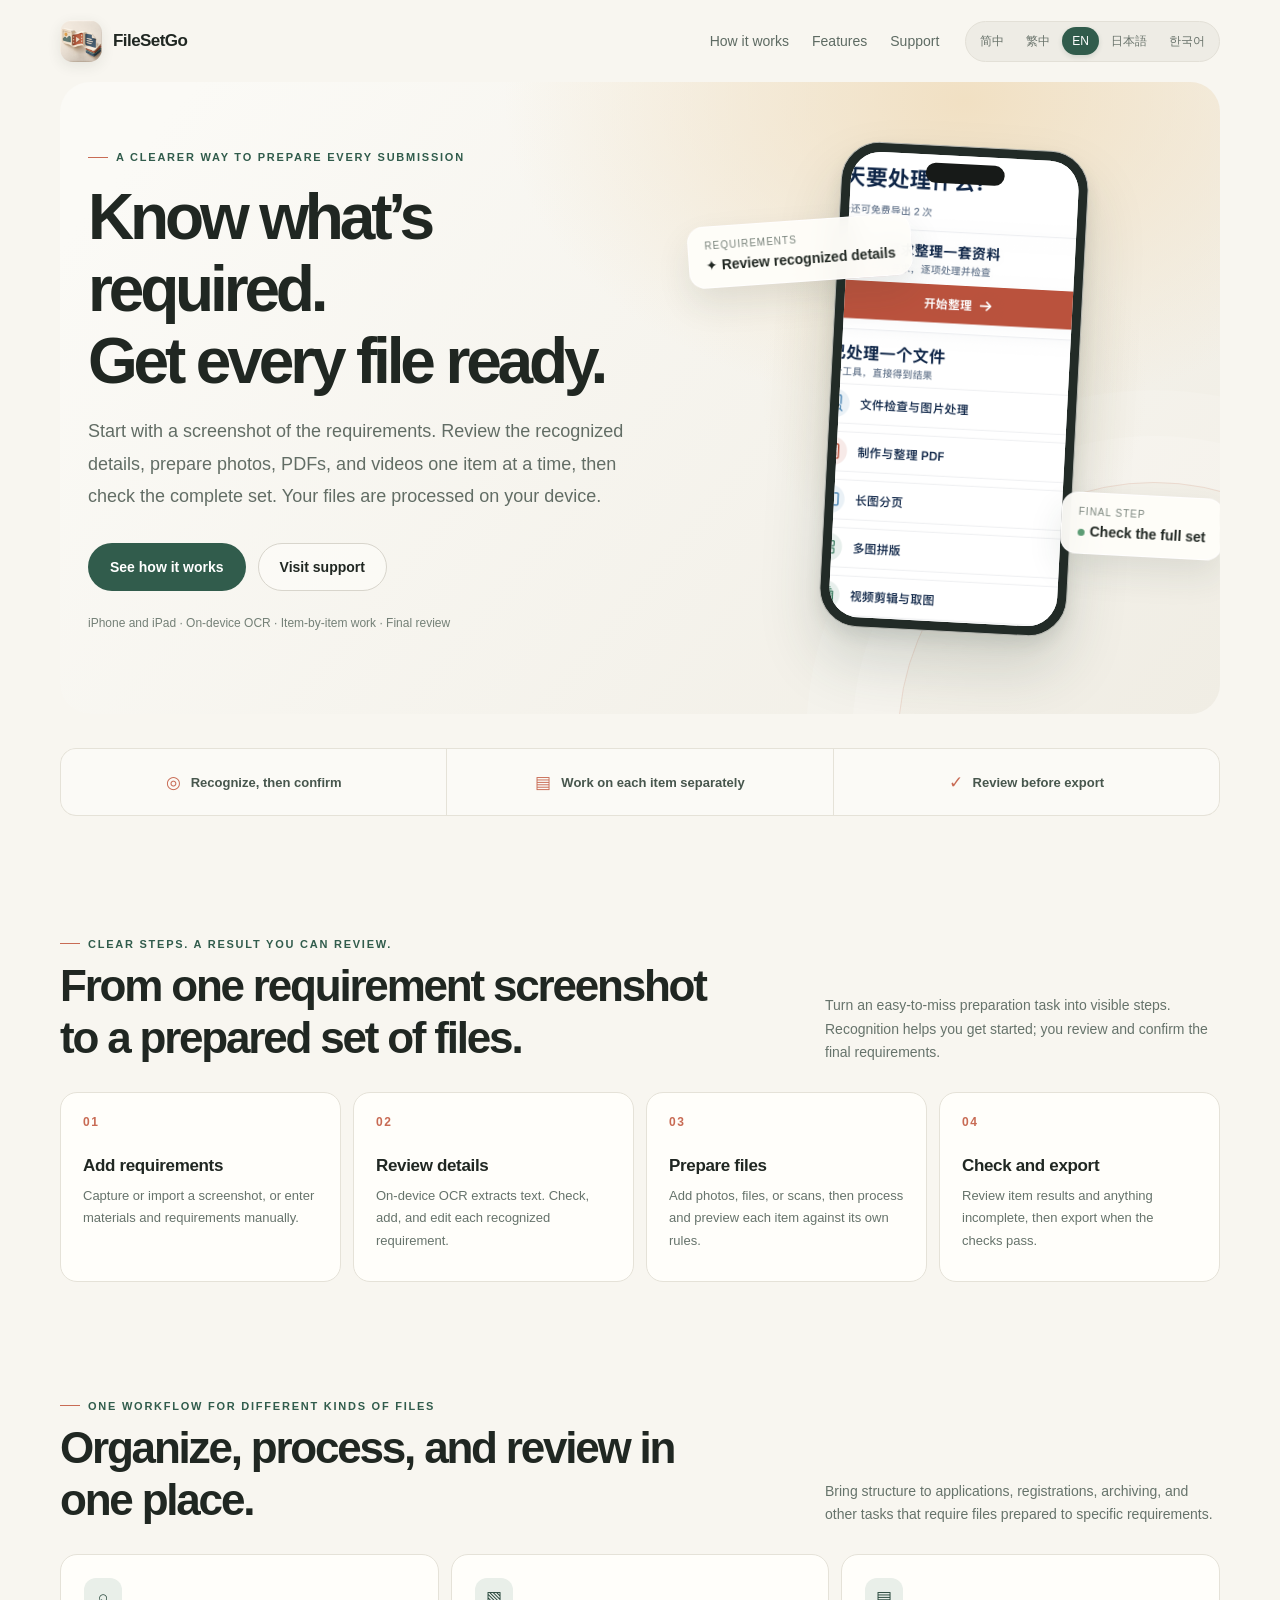
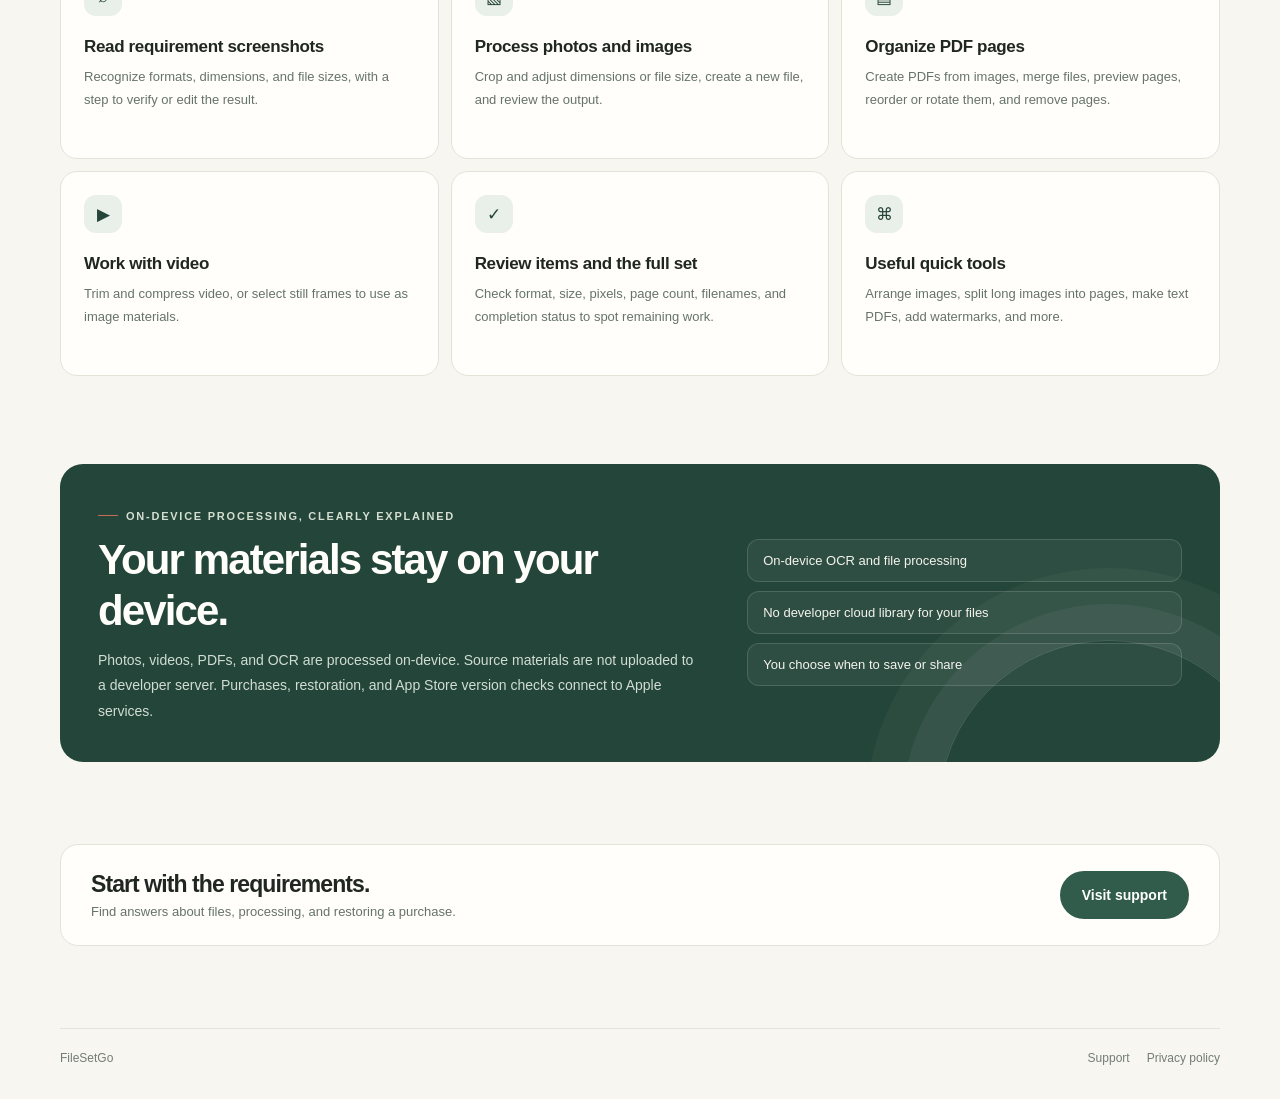
==== commit 324a23df: "Update App Store pages and add privacy policy" ====
--- a/index.html
+++ b/index.html
@@ -112,7 +112,7 @@
   </section>
 </main>
 
-<div class="wrap"><footer class="footer"><span data-copy="footerBrand">资料整整好 · FileSetGo</span><div class="footer-links"><a href="./support.html" data-copy="navSupport">技术支持</a></div></footer></div>
+<div class="wrap"><footer class="footer"><span data-copy="footerBrand">资料整整好 · FileSetGo</span><div class="footer-links"><a href="./support.html" data-copy="navSupport">技术支持</a><a href="./privacy.html" data-copy="privacyLink">隐私政策</a></div></footer></div>
 
 <script type="application/json" id="translations">
 {
